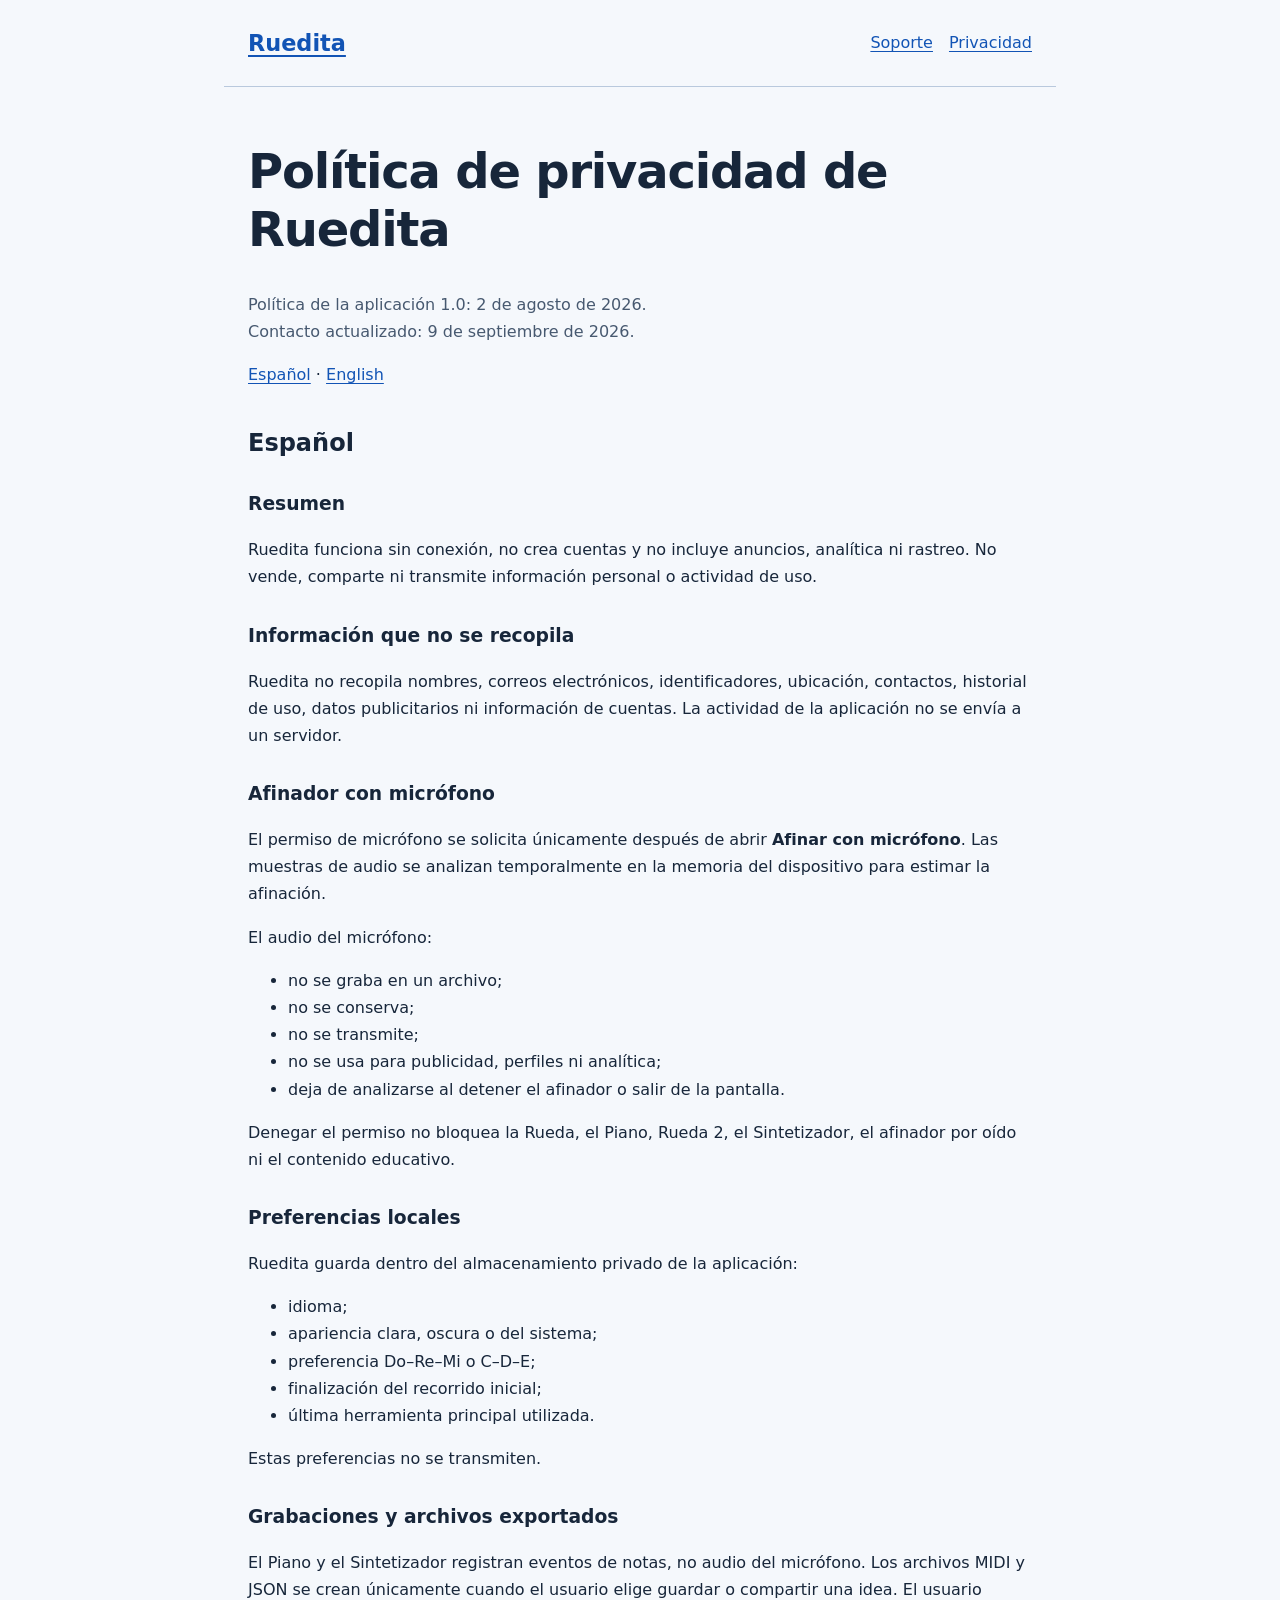
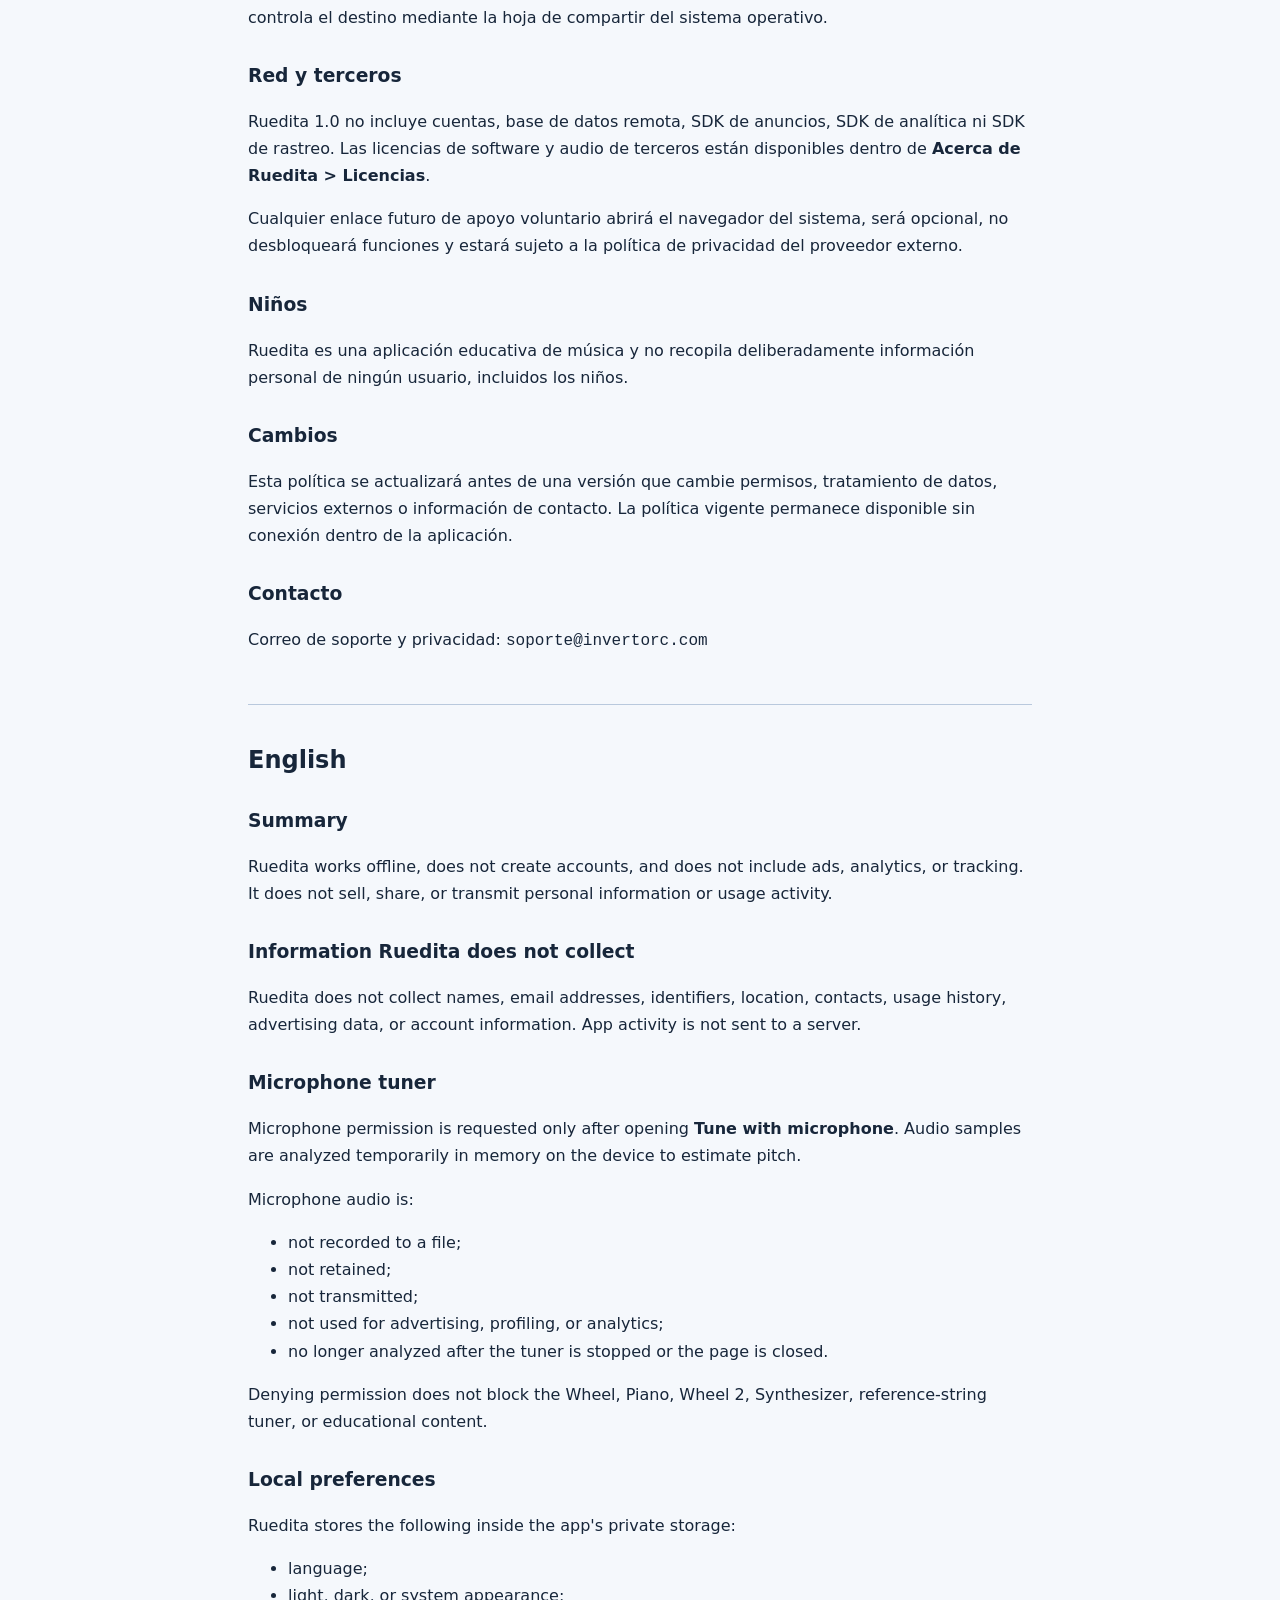
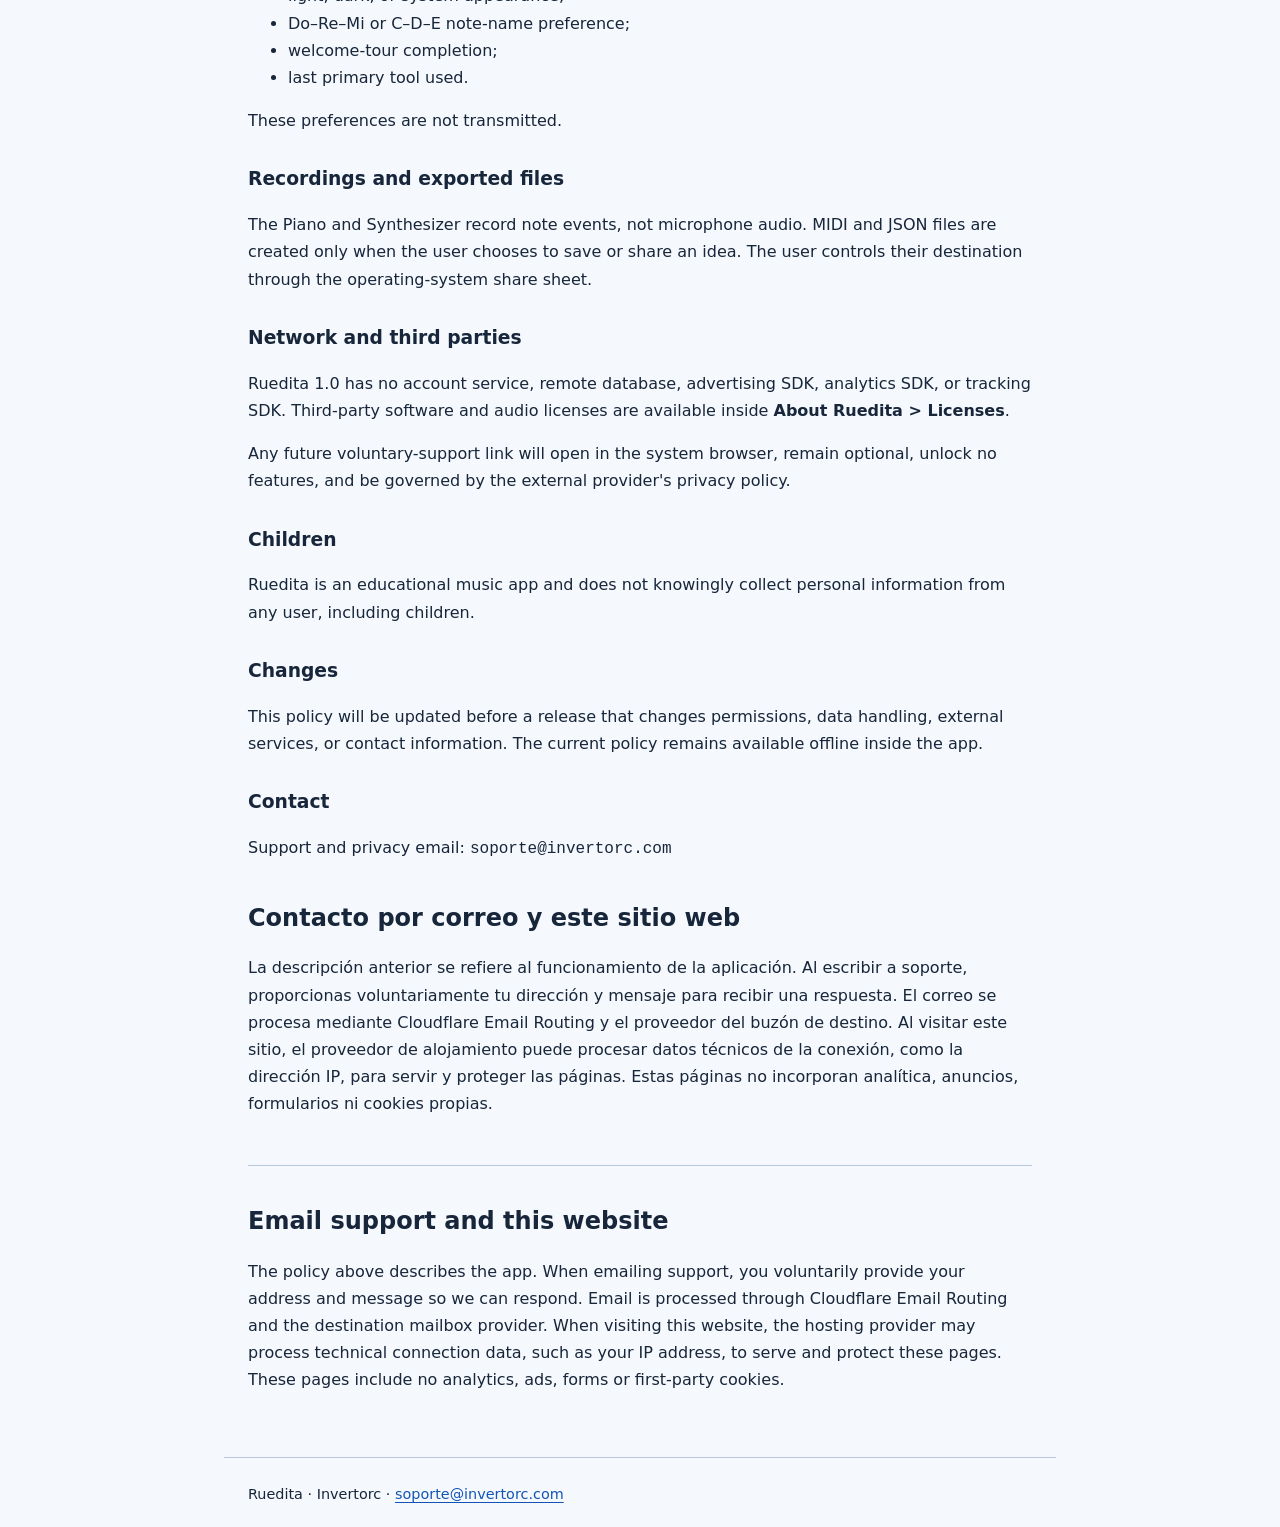
==== privacidad/index.html @ 3c5cdbc8 "Add Ruedita support and bilingual privacy pages for GitHub Pages" ====
<!doctype html>
<html lang="es"><head><meta charset="utf-8"><meta name="viewport" content="width=device-width,initial-scale=1"><title>Política de privacidad · Ruedita</title><meta name="description" content="Información oficial de soporte y privacidad de Ruedita, una aplicación educativa de música."><link rel="stylesheet" href="../style.css"></head><body><a class="skip" href="#contenido">Saltar al contenido</a><header><a class="brand" href="../">Ruedita</a><nav aria-label="Navegación principal"><a href="../soporte/">Soporte</a><a href="../privacidad/">Privacidad</a></nav></header><main id="contenido"><h1>Política de privacidad de Ruedita</h1><p class="meta">Política de la aplicación 1.0: 2 de agosto de 2026.<br>Contacto actualizado: 9 de septiembre de 2026.</p><p><a href="#espanol">Español</a> · <a href="#english">English</a></p><section><h2 id="espanol">Español</h2>
<h3>Resumen</h3>
<p>Ruedita funciona sin conexión, no crea cuentas y no incluye anuncios, analítica ni rastreo. No vende, comparte ni transmite información personal o actividad de uso.</p>
<h3>Información que no se recopila</h3>
<p>Ruedita no recopila nombres, correos electrónicos, identificadores, ubicación, contactos, historial de uso, datos publicitarios ni información de cuentas. La actividad de la aplicación no se envía a un servidor.</p>
<h3>Afinador con micrófono</h3>
<p>El permiso de micrófono se solicita únicamente después de abrir <strong>Afinar con micrófono</strong>. Las muestras de audio se analizan temporalmente en la memoria del dispositivo para estimar la afinación.</p>
<p>El audio del micrófono:</p>
<ul><li>no se graba en un archivo;</li><li>no se conserva;</li><li>no se transmite;</li><li>no se usa para publicidad, perfiles ni analítica;</li><li>deja de analizarse al detener el afinador o salir de la pantalla.</li></ul>
<p>Denegar el permiso no bloquea la Rueda, el Piano, Rueda 2, el Sintetizador, el afinador por oído ni el contenido educativo.</p>
<h3>Preferencias locales</h3>
<p>Ruedita guarda dentro del almacenamiento privado de la aplicación:</p>
<ul><li>idioma;</li><li>apariencia clara, oscura o del sistema;</li><li>preferencia Do–Re–Mi o C–D–E;</li><li>finalización del recorrido inicial;</li><li>última herramienta principal utilizada.</li></ul>
<p>Estas preferencias no se transmiten.</p>
<h3>Grabaciones y archivos exportados</h3>
<p>El Piano y el Sintetizador registran eventos de notas, no audio del micrófono. Los archivos MIDI y JSON se crean únicamente cuando el usuario elige guardar o compartir una idea. El usuario controla el destino mediante la hoja de compartir del sistema operativo.</p>
<h3>Red y terceros</h3>
<p>Ruedita 1.0 no incluye cuentas, base de datos remota, SDK de anuncios, SDK de analítica ni SDK de rastreo. Las licencias de software y audio de terceros están disponibles dentro de <strong>Acerca de Ruedita &gt; Licencias</strong>.</p>
<p>Cualquier enlace futuro de apoyo voluntario abrirá el navegador del sistema, será opcional, no desbloqueará funciones y estará sujeto a la política de privacidad del proveedor externo.</p>
<h3>Niños</h3>
<p>Ruedita es una aplicación educativa de música y no recopila deliberadamente información personal de ningún usuario, incluidos los niños.</p>
<h3>Cambios</h3>
<p>Esta política se actualizará antes de una versión que cambie permisos, tratamiento de datos, servicios externos o información de contacto. La política vigente permanece disponible sin conexión dentro de la aplicación.</p>
<h3>Contacto</h3>
<p>Correo de soporte y privacidad: <code>soporte@invertorc.com</code></p>
</section><section lang="en"><h2 id="english">English</h2>
<h3>Summary</h3>
<p>Ruedita works offline, does not create accounts, and does not include ads, analytics, or tracking. It does not sell, share, or transmit personal information or usage activity.</p>
<h3>Information Ruedita does not collect</h3>
<p>Ruedita does not collect names, email addresses, identifiers, location, contacts, usage history, advertising data, or account information. App activity is not sent to a server.</p>
<h3>Microphone tuner</h3>
<p>Microphone permission is requested only after opening <strong>Tune with microphone</strong>. Audio samples are analyzed temporarily in memory on the device to estimate pitch.</p>
<p>Microphone audio is:</p>
<ul><li>not recorded to a file;</li><li>not retained;</li><li>not transmitted;</li><li>not used for advertising, profiling, or analytics;</li><li>no longer analyzed after the tuner is stopped or the page is closed.</li></ul>
<p>Denying permission does not block the Wheel, Piano, Wheel 2, Synthesizer, reference-string tuner, or educational content.</p>
<h3>Local preferences</h3>
<p>Ruedita stores the following inside the app's private storage:</p>
<ul><li>language;</li><li>light, dark, or system appearance;</li><li>Do–Re–Mi or C–D–E note-name preference;</li><li>welcome-tour completion;</li><li>last primary tool used.</li></ul>
<p>These preferences are not transmitted.</p>
<h3>Recordings and exported files</h3>
<p>The Piano and Synthesizer record note events, not microphone audio. MIDI and JSON files are created only when the user chooses to save or share an idea. The user controls their destination through the operating-system share sheet.</p>
<h3>Network and third parties</h3>
<p>Ruedita 1.0 has no account service, remote database, advertising SDK, analytics SDK, or tracking SDK. Third-party software and audio licenses are available inside <strong>About Ruedita &gt; Licenses</strong>.</p>
<p>Any future voluntary-support link will open in the system browser, remain optional, unlock no features, and be governed by the external provider's privacy policy.</p>
<h3>Children</h3>
<p>Ruedita is an educational music app and does not knowingly collect personal information from any user, including children.</p>
<h3>Changes</h3>
<p>This policy will be updated before a release that changes permissions, data handling, external services, or contact information. The current policy remains available offline inside the app.</p>
<h3>Contact</h3>
<p>Support and privacy email: <code>soporte@invertorc.com</code></p>
</section><h2>Contacto por correo y este sitio web</h2><p>La descripción anterior se refiere al funcionamiento de la aplicación. Al escribir a soporte, proporcionas voluntariamente tu dirección y mensaje para recibir una respuesta. El correo se procesa mediante Cloudflare Email Routing y el proveedor del buzón de destino. Al visitar este sitio, el proveedor de alojamiento puede procesar datos técnicos de la conexión, como la dirección IP, para servir y proteger las páginas. Estas páginas no incorporan analítica, anuncios, formularios ni cookies propias.</p><section lang="en"><h2>Email support and this website</h2><p>The policy above describes the app. When emailing support, you voluntarily provide your address and message so we can respond. Email is processed through Cloudflare Email Routing and the destination mailbox provider. When visiting this website, the hosting provider may process technical connection data, such as your IP address, to serve and protect these pages. These pages include no analytics, ads, forms or first-party cookies.</p></section></main><footer>Ruedita · Invertorc · <a href="mailto:soporte@invertorc.com">soporte@invertorc.com</a></footer></body></html>
---- style.css ----
:root{color-scheme:light;font-family:system-ui,-apple-system,BlinkMacSystemFont,"Segoe UI",sans-serif;color:#17263a;background:#f5f8fc;font-size:100%}*{box-sizing:border-box}body{margin:0;line-height:1.7}header,main,footer{max-width:52rem;margin:auto;padding:1.5rem}header{display:flex;flex-wrap:wrap;gap:1rem;align-items:center;border-bottom:1px solid #b9c9dd}nav{display:flex;flex-wrap:wrap;gap:1rem}.brand{font-weight:800;font-size:1.4rem;margin-right:auto}a{color:#1254b5;text-underline-offset:.2em;overflow-wrap:anywhere}a:focus-visible{outline:3px solid #1254b5;outline-offset:4px}h1{font-size:clamp(2rem,6vw,3rem);line-height:1.2;letter-spacing:-.025em}h2{margin-top:2.5rem;line-height:1.3}h3{margin-top:2rem;line-height:1.4}p,li{font-size:1rem}main{min-height:65vh;padding-bottom:3rem}.contact{display:inline-block;background:#1254b5;color:white;padding:.65rem 1rem;border-radius:.4rem;font-weight:600}footer{border-top:1px solid #b9c9dd;font-size:.9rem}code{font-size:1em;overflow-wrap:anywhere}.meta{color:#475970}section[lang=en]{border-top:1px solid #b9c9dd;margin-top:3rem}.skip{position:absolute;left:-9999px}.skip:focus{left:1rem;top:1rem;background:white;padding:1rem}
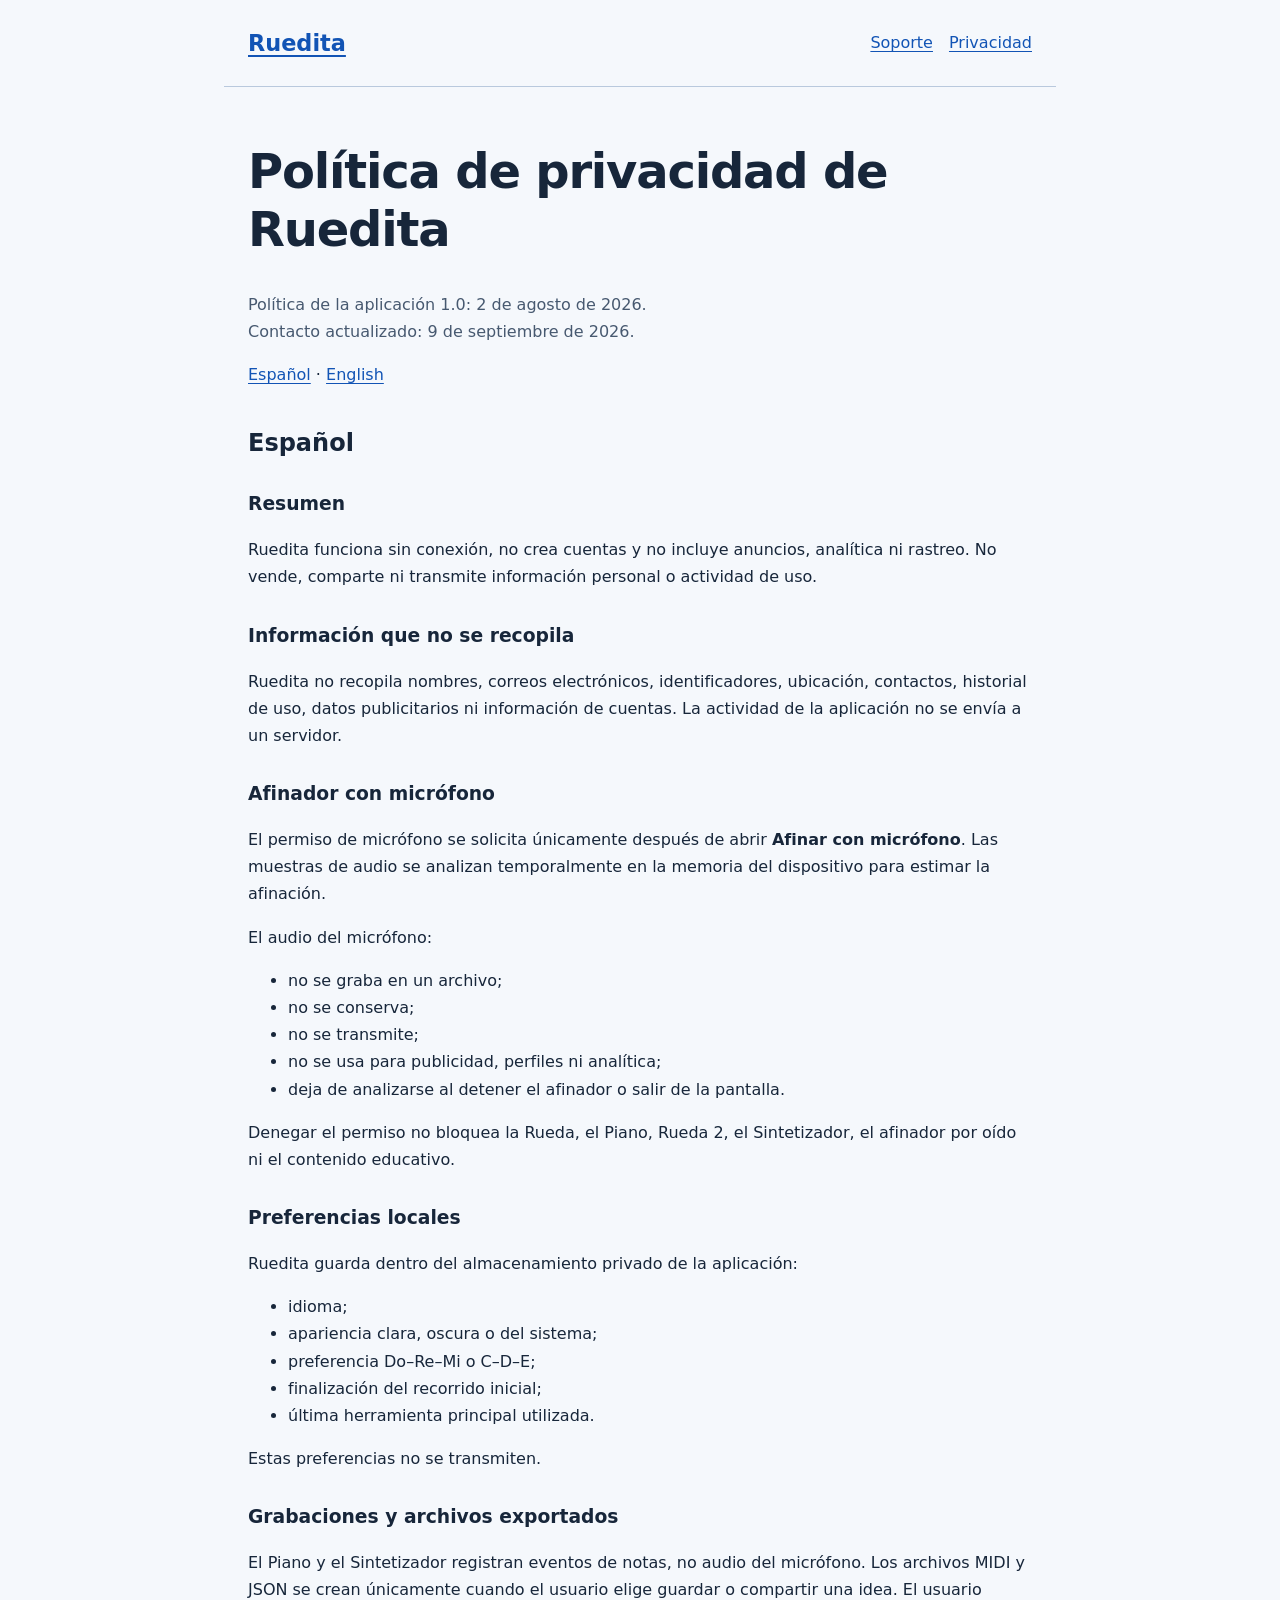
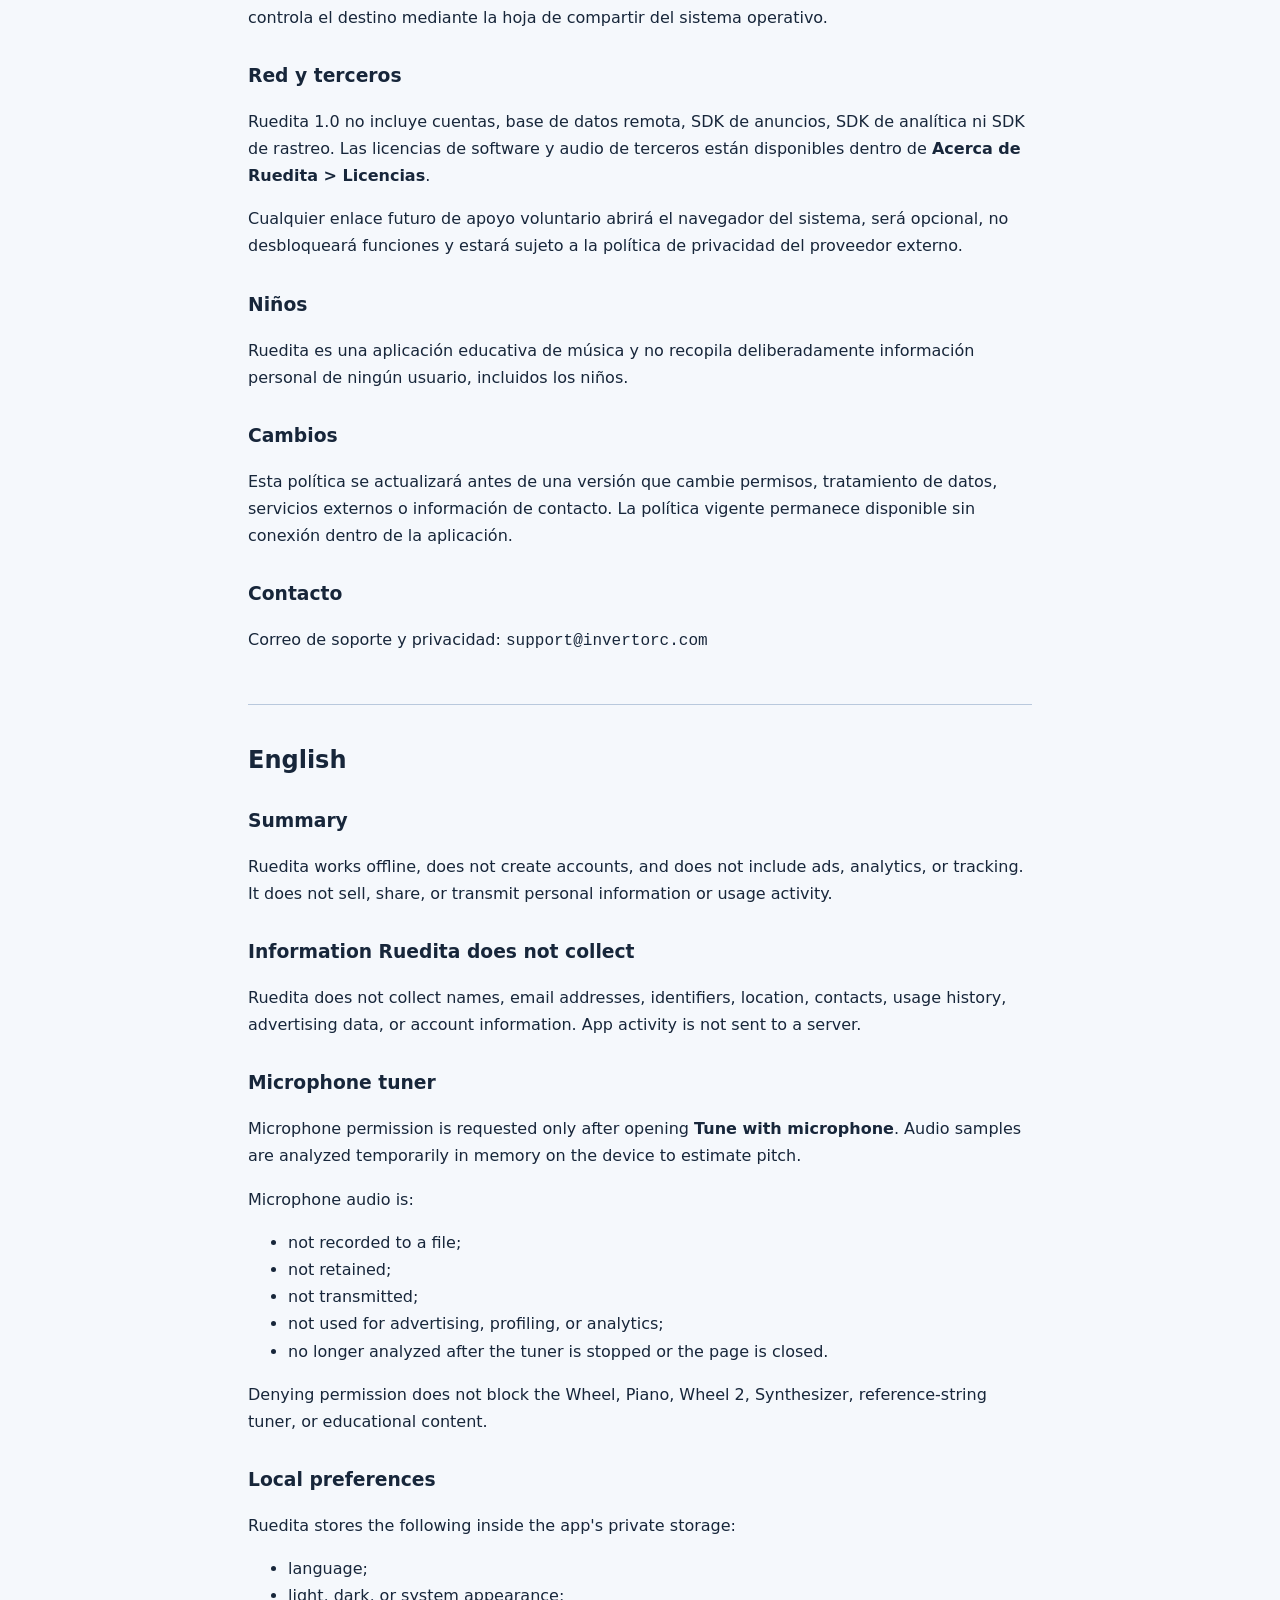
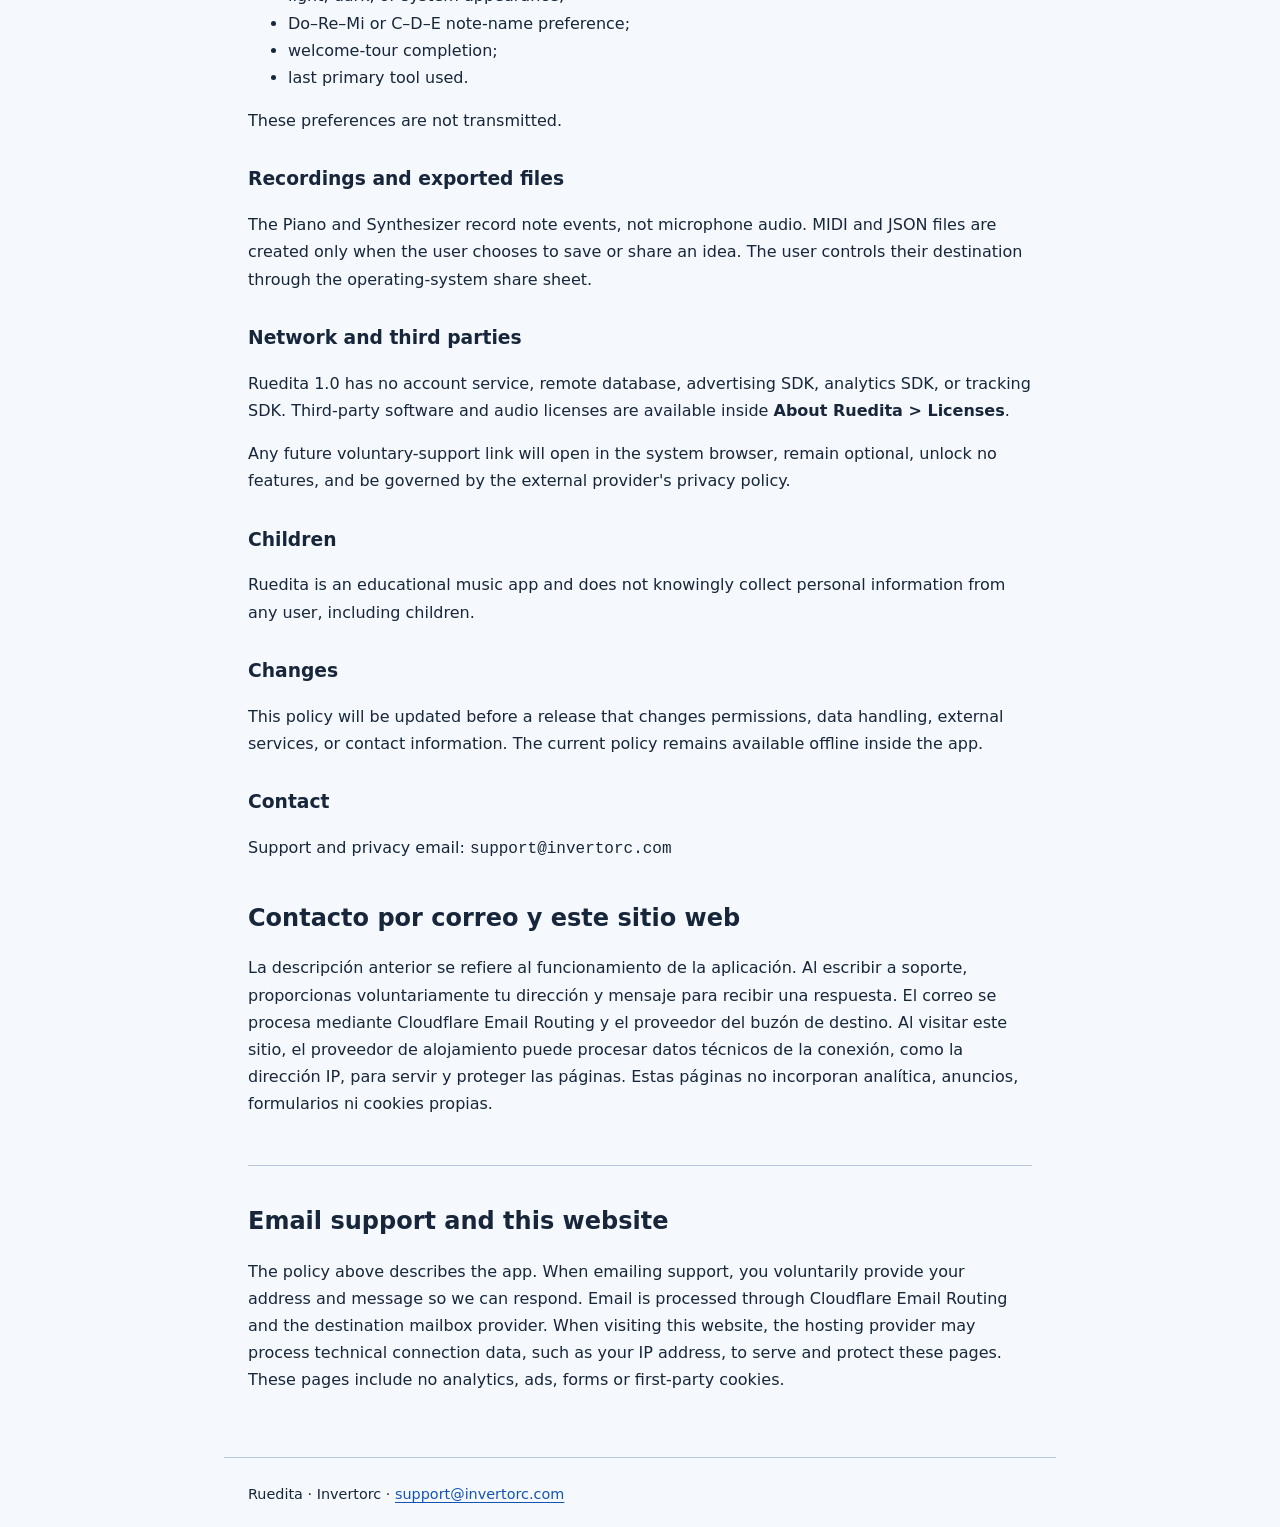
==== commit e4e0c90a: "Use confirmed support email" ====
--- a/privacidad/index.html
+++ b/privacidad/index.html
@@ -23,7 +23,7 @@
 <h3>Cambios</h3>
 <p>Esta política se actualizará antes de una versión que cambie permisos, tratamiento de datos, servicios externos o información de contacto. La política vigente permanece disponible sin conexión dentro de la aplicación.</p>
 <h3>Contacto</h3>
-<p>Correo de soporte y privacidad: <code>soporte@invertorc.com</code></p>
+<p>Correo de soporte y privacidad: <code>support@invertorc.com</code></p>
 </section><section lang="en"><h2 id="english">English</h2>
 <h3>Summary</h3>
 <p>Ruedita works offline, does not create accounts, and does not include ads, analytics, or tracking. It does not sell, share, or transmit personal information or usage activity.</p>
@@ -48,5 +48,5 @@
 <h3>Changes</h3>
 <p>This policy will be updated before a release that changes permissions, data handling, external services, or contact information. The current policy remains available offline inside the app.</p>
 <h3>Contact</h3>
-<p>Support and privacy email: <code>soporte@invertorc.com</code></p>
-</section><h2>Contacto por correo y este sitio web</h2><p>La descripción anterior se refiere al funcionamiento de la aplicación. Al escribir a soporte, proporcionas voluntariamente tu dirección y mensaje para recibir una respuesta. El correo se procesa mediante Cloudflare Email Routing y el proveedor del buzón de destino. Al visitar este sitio, el proveedor de alojamiento puede procesar datos técnicos de la conexión, como la dirección IP, para servir y proteger las páginas. Estas páginas no incorporan analítica, anuncios, formularios ni cookies propias.</p><section lang="en"><h2>Email support and this website</h2><p>The policy above describes the app. When emailing support, you voluntarily provide your address and message so we can respond. Email is processed through Cloudflare Email Routing and the destination mailbox provider. When visiting this website, the hosting provider may process technical connection data, such as your IP address, to serve and protect these pages. These pages include no analytics, ads, forms or first-party cookies.</p></section></main><footer>Ruedita · Invertorc · <a href="mailto:soporte@invertorc.com">soporte@invertorc.com</a></footer></body></html>
+<p>Support and privacy email: <code>support@invertorc.com</code></p>
+</section><h2>Contacto por correo y este sitio web</h2><p>La descripción anterior se refiere al funcionamiento de la aplicación. Al escribir a soporte, proporcionas voluntariamente tu dirección y mensaje para recibir una respuesta. El correo se procesa mediante Cloudflare Email Routing y el proveedor del buzón de destino. Al visitar este sitio, el proveedor de alojamiento puede procesar datos técnicos de la conexión, como la dirección IP, para servir y proteger las páginas. Estas páginas no incorporan analítica, anuncios, formularios ni cookies propias.</p><section lang="en"><h2>Email support and this website</h2><p>The policy above describes the app. When emailing support, you voluntarily provide your address and message so we can respond. Email is processed through Cloudflare Email Routing and the destination mailbox provider. When visiting this website, the hosting provider may process technical connection data, such as your IP address, to serve and protect these pages. These pages include no analytics, ads, forms or first-party cookies.</p></section></main><footer>Ruedita · Invertorc · <a href="mailto:support@invertorc.com">support@invertorc.com</a></footer></body></html>
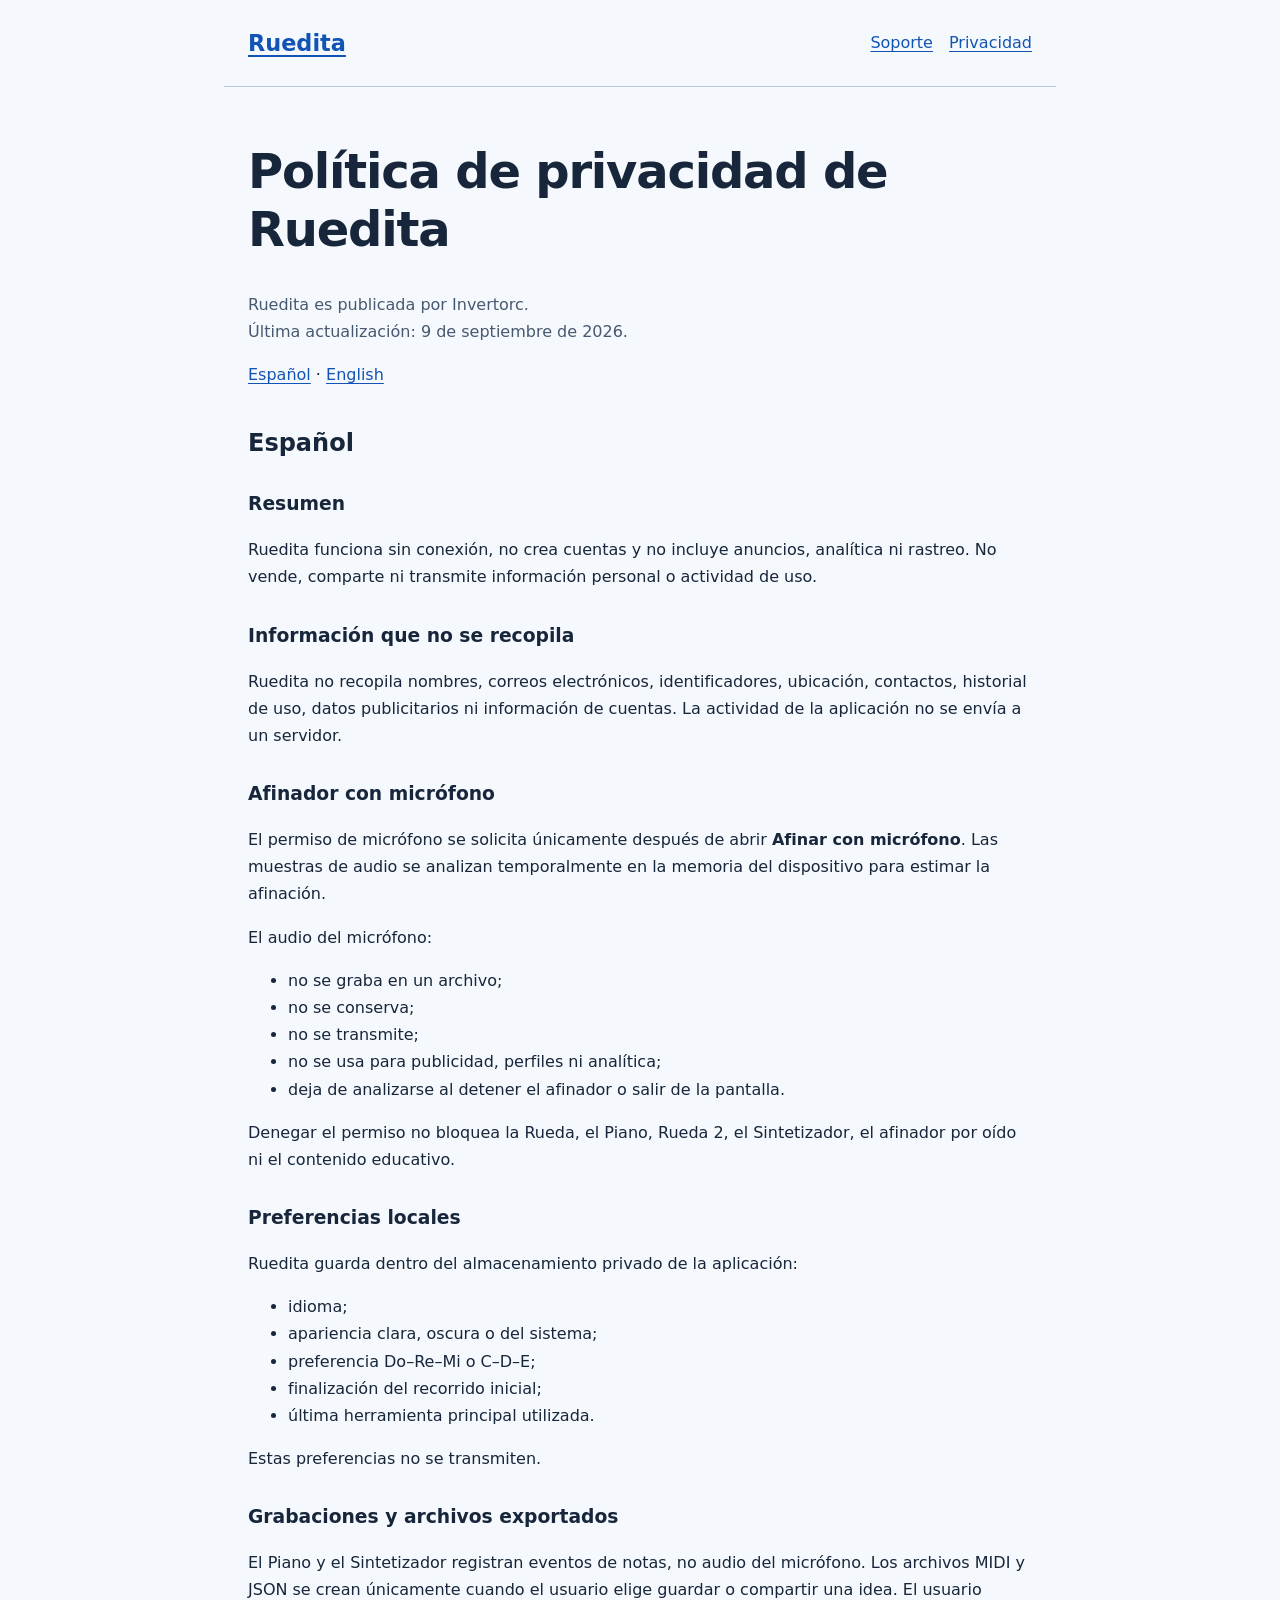
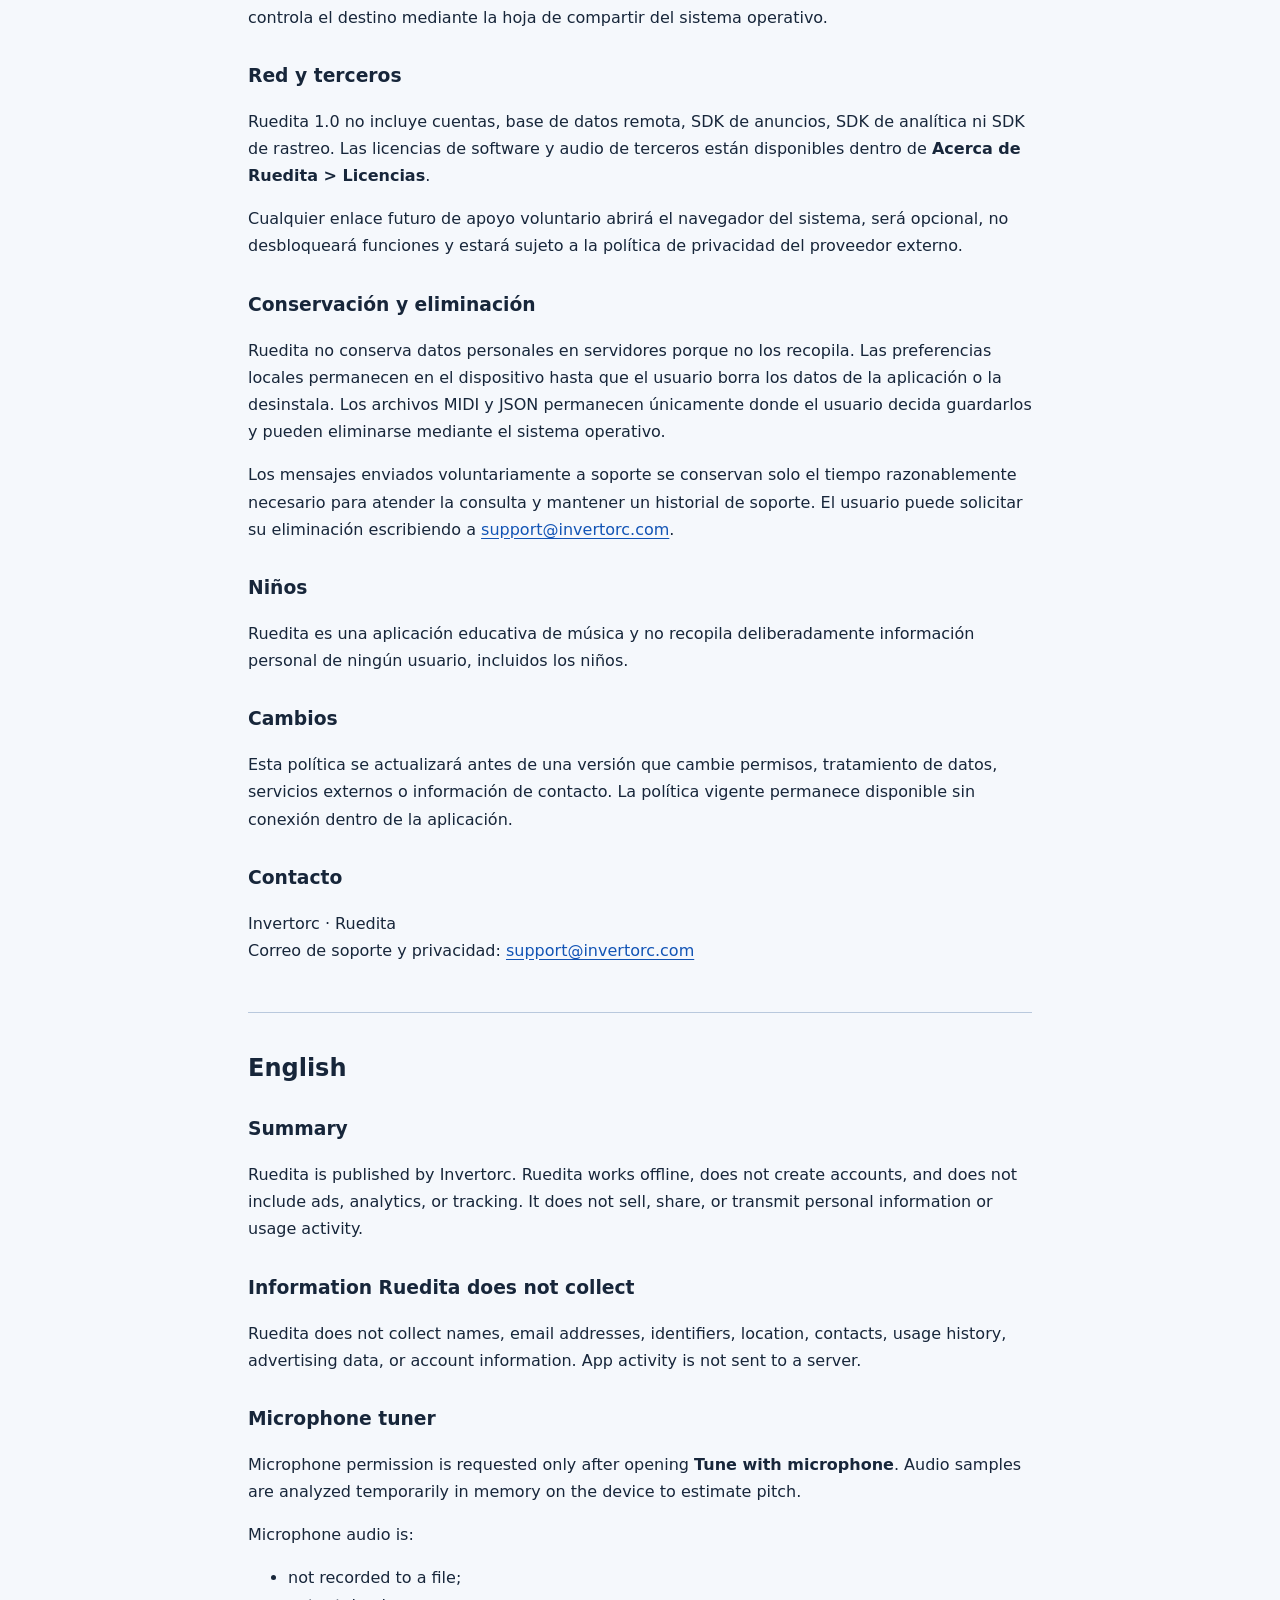
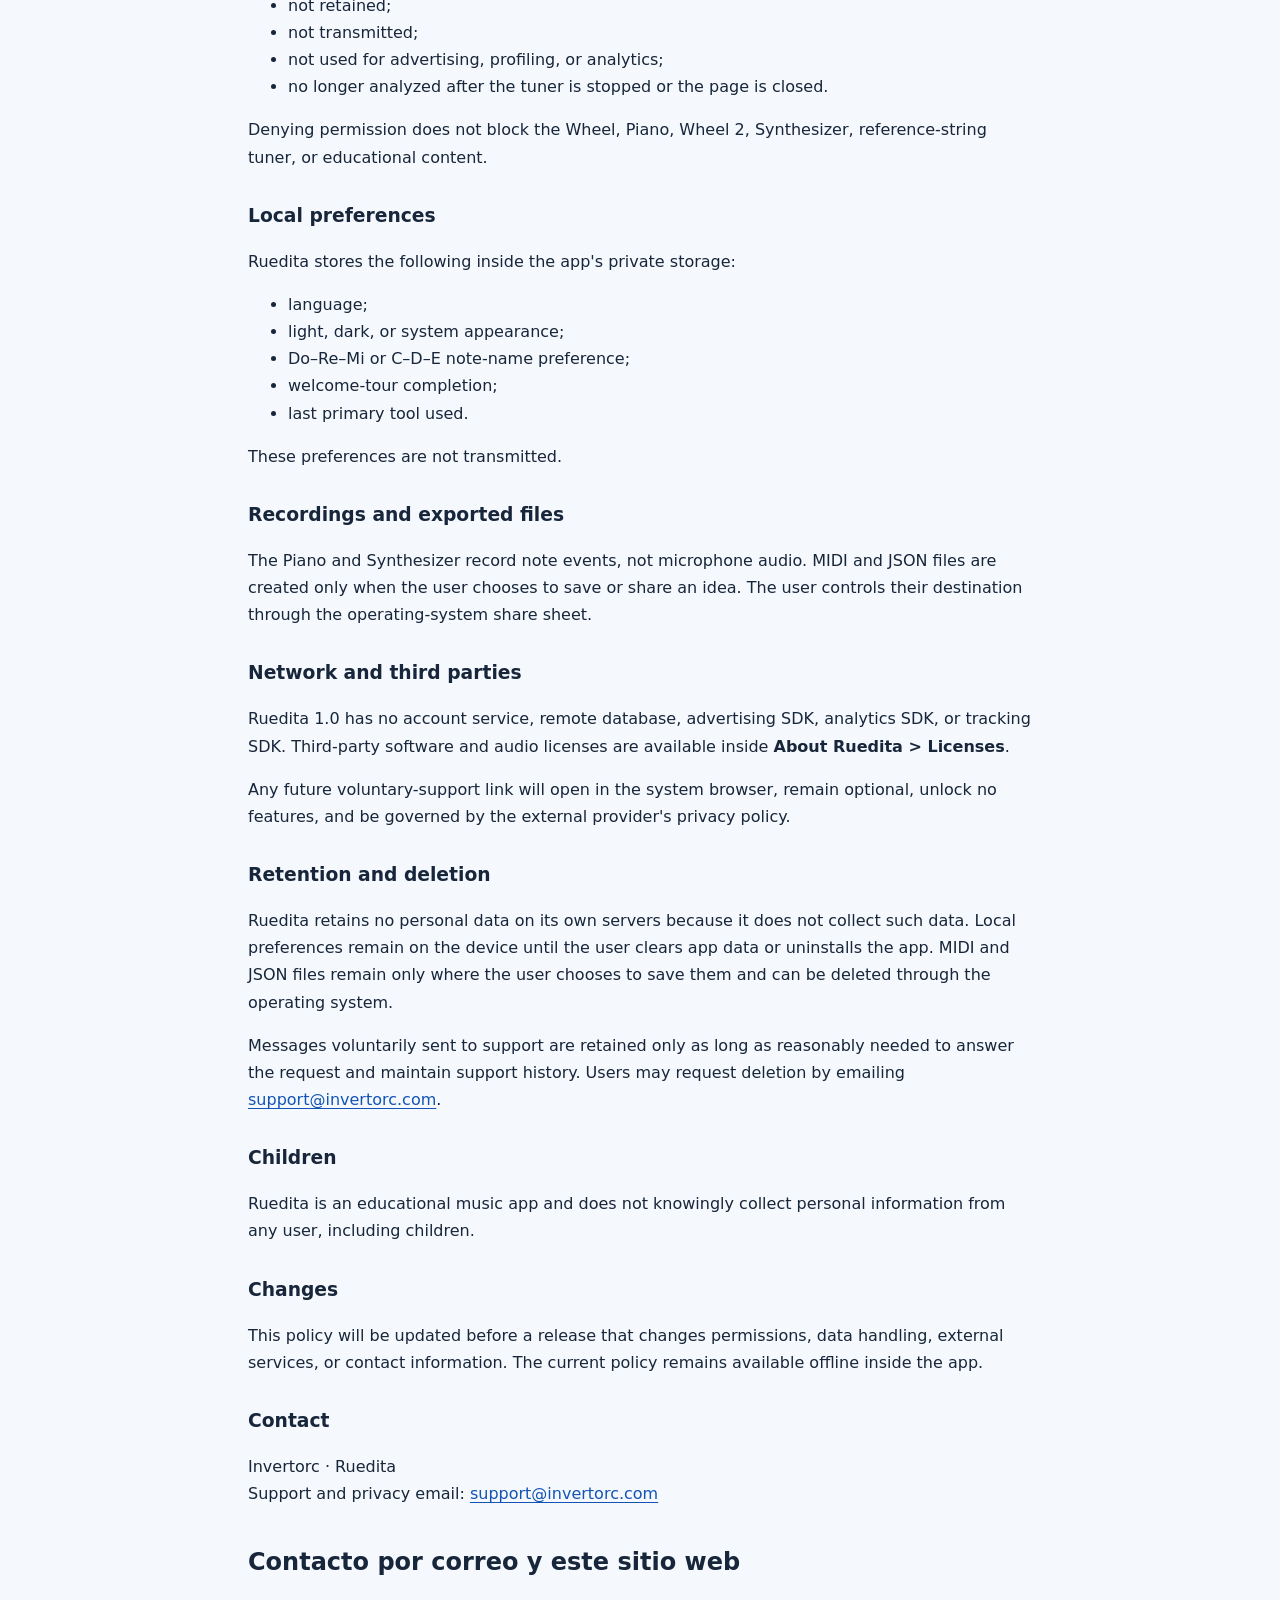
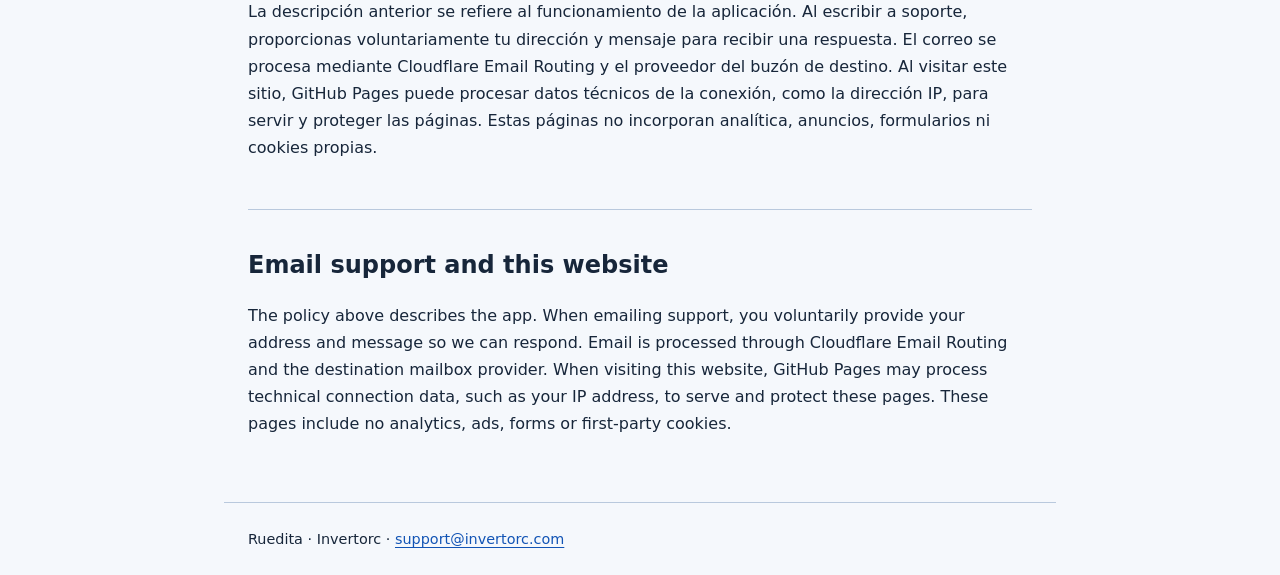
==== commit c8a1cf47: "Complete privacy retention and deletion policy" ====
--- a/privacidad/index.html
+++ b/privacidad/index.html
@@ -1,5 +1,5 @@
 <!doctype html>
-<html lang="es"><head><meta charset="utf-8"><meta name="viewport" content="width=device-width,initial-scale=1"><title>Política de privacidad · Ruedita</title><meta name="description" content="Información oficial de soporte y privacidad de Ruedita, una aplicación educativa de música."><link rel="stylesheet" href="../style.css"></head><body><a class="skip" href="#contenido">Saltar al contenido</a><header><a class="brand" href="../">Ruedita</a><nav aria-label="Navegación principal"><a href="../soporte/">Soporte</a><a href="../privacidad/">Privacidad</a></nav></header><main id="contenido"><h1>Política de privacidad de Ruedita</h1><p class="meta">Política de la aplicación 1.0: 2 de agosto de 2026.<br>Contacto actualizado: 9 de septiembre de 2026.</p><p><a href="#espanol">Español</a> · <a href="#english">English</a></p><section><h2 id="espanol">Español</h2>
+<html lang="es"><head><meta charset="utf-8"><meta name="viewport" content="width=device-width,initial-scale=1"><title>Política de privacidad · Ruedita</title><meta name="description" content="Información oficial de soporte y privacidad de Ruedita, una aplicación educativa de música."><link rel="stylesheet" href="../style.css"></head><body><a class="skip" href="#contenido">Saltar al contenido</a><header><a class="brand" href="../">Ruedita</a><nav aria-label="Navegación principal"><a href="../soporte/">Soporte</a><a href="../privacidad/">Privacidad</a></nav></header><main id="contenido"><h1>Política de privacidad de Ruedita</h1><p class="meta">Ruedita es publicada por Invertorc.<br>Última actualización: 9 de septiembre de 2026.</p><p><a href="#espanol">Español</a> · <a href="#english">English</a></p><section><h2 id="espanol">Español</h2>
 <h3>Resumen</h3>
 <p>Ruedita funciona sin conexión, no crea cuentas y no incluye anuncios, analítica ni rastreo. No vende, comparte ni transmite información personal o actividad de uso.</p>
 <h3>Información que no se recopila</h3>
@@ -18,15 +18,18 @@
 <h3>Red y terceros</h3>
 <p>Ruedita 1.0 no incluye cuentas, base de datos remota, SDK de anuncios, SDK de analítica ni SDK de rastreo. Las licencias de software y audio de terceros están disponibles dentro de <strong>Acerca de Ruedita &gt; Licencias</strong>.</p>
 <p>Cualquier enlace futuro de apoyo voluntario abrirá el navegador del sistema, será opcional, no desbloqueará funciones y estará sujeto a la política de privacidad del proveedor externo.</p>
+<h3>Conservación y eliminación</h3>
+<p>Ruedita no conserva datos personales en servidores porque no los recopila. Las preferencias locales permanecen en el dispositivo hasta que el usuario borra los datos de la aplicación o la desinstala. Los archivos MIDI y JSON permanecen únicamente donde el usuario decida guardarlos y pueden eliminarse mediante el sistema operativo.</p>
+<p>Los mensajes enviados voluntariamente a soporte se conservan solo el tiempo razonablemente necesario para atender la consulta y mantener un historial de soporte. El usuario puede solicitar su eliminación escribiendo a <a href="mailto:support@invertorc.com">support@invertorc.com</a>.</p>
 <h3>Niños</h3>
 <p>Ruedita es una aplicación educativa de música y no recopila deliberadamente información personal de ningún usuario, incluidos los niños.</p>
 <h3>Cambios</h3>
 <p>Esta política se actualizará antes de una versión que cambie permisos, tratamiento de datos, servicios externos o información de contacto. La política vigente permanece disponible sin conexión dentro de la aplicación.</p>
 <h3>Contacto</h3>
-<p>Correo de soporte y privacidad: <code>support@invertorc.com</code></p>
+<p>Invertorc · Ruedita<br>Correo de soporte y privacidad: <a href="mailto:support@invertorc.com">support@invertorc.com</a></p>
 </section><section lang="en"><h2 id="english">English</h2>
 <h3>Summary</h3>
-<p>Ruedita works offline, does not create accounts, and does not include ads, analytics, or tracking. It does not sell, share, or transmit personal information or usage activity.</p>
+<p>Ruedita is published by Invertorc. Ruedita works offline, does not create accounts, and does not include ads, analytics, or tracking. It does not sell, share, or transmit personal information or usage activity.</p>
 <h3>Information Ruedita does not collect</h3>
 <p>Ruedita does not collect names, email addresses, identifiers, location, contacts, usage history, advertising data, or account information. App activity is not sent to a server.</p>
 <h3>Microphone tuner</h3>
@@ -43,10 +46,13 @@
 <h3>Network and third parties</h3>
 <p>Ruedita 1.0 has no account service, remote database, advertising SDK, analytics SDK, or tracking SDK. Third-party software and audio licenses are available inside <strong>About Ruedita &gt; Licenses</strong>.</p>
 <p>Any future voluntary-support link will open in the system browser, remain optional, unlock no features, and be governed by the external provider's privacy policy.</p>
+<h3>Retention and deletion</h3>
+<p>Ruedita retains no personal data on its own servers because it does not collect such data. Local preferences remain on the device until the user clears app data or uninstalls the app. MIDI and JSON files remain only where the user chooses to save them and can be deleted through the operating system.</p>
+<p>Messages voluntarily sent to support are retained only as long as reasonably needed to answer the request and maintain support history. Users may request deletion by emailing <a href="mailto:support@invertorc.com">support@invertorc.com</a>.</p>
 <h3>Children</h3>
 <p>Ruedita is an educational music app and does not knowingly collect personal information from any user, including children.</p>
 <h3>Changes</h3>
 <p>This policy will be updated before a release that changes permissions, data handling, external services, or contact information. The current policy remains available offline inside the app.</p>
 <h3>Contact</h3>
-<p>Support and privacy email: <code>support@invertorc.com</code></p>
-</section><h2>Contacto por correo y este sitio web</h2><p>La descripción anterior se refiere al funcionamiento de la aplicación. Al escribir a soporte, proporcionas voluntariamente tu dirección y mensaje para recibir una respuesta. El correo se procesa mediante Cloudflare Email Routing y el proveedor del buzón de destino. Al visitar este sitio, el proveedor de alojamiento puede procesar datos técnicos de la conexión, como la dirección IP, para servir y proteger las páginas. Estas páginas no incorporan analítica, anuncios, formularios ni cookies propias.</p><section lang="en"><h2>Email support and this website</h2><p>The policy above describes the app. When emailing support, you voluntarily provide your address and message so we can respond. Email is processed through Cloudflare Email Routing and the destination mailbox provider. When visiting this website, the hosting provider may process technical connection data, such as your IP address, to serve and protect these pages. These pages include no analytics, ads, forms or first-party cookies.</p></section></main><footer>Ruedita · Invertorc · <a href="mailto:support@invertorc.com">support@invertorc.com</a></footer></body></html>
+<p>Invertorc · Ruedita<br>Support and privacy email: <a href="mailto:support@invertorc.com">support@invertorc.com</a></p>
+</section><h2>Contacto por correo y este sitio web</h2><p>La descripción anterior se refiere al funcionamiento de la aplicación. Al escribir a soporte, proporcionas voluntariamente tu dirección y mensaje para recibir una respuesta. El correo se procesa mediante Cloudflare Email Routing y el proveedor del buzón de destino. Al visitar este sitio, GitHub Pages puede procesar datos técnicos de la conexión, como la dirección IP, para servir y proteger las páginas. Estas páginas no incorporan analítica, anuncios, formularios ni cookies propias.</p><section lang="en"><h2>Email support and this website</h2><p>The policy above describes the app. When emailing support, you voluntarily provide your address and message so we can respond. Email is processed through Cloudflare Email Routing and the destination mailbox provider. When visiting this website, GitHub Pages may process technical connection data, such as your IP address, to serve and protect these pages. These pages include no analytics, ads, forms or first-party cookies.</p></section></main><footer>Ruedita · Invertorc · <a href="mailto:support@invertorc.com">support@invertorc.com</a></footer></body></html>
